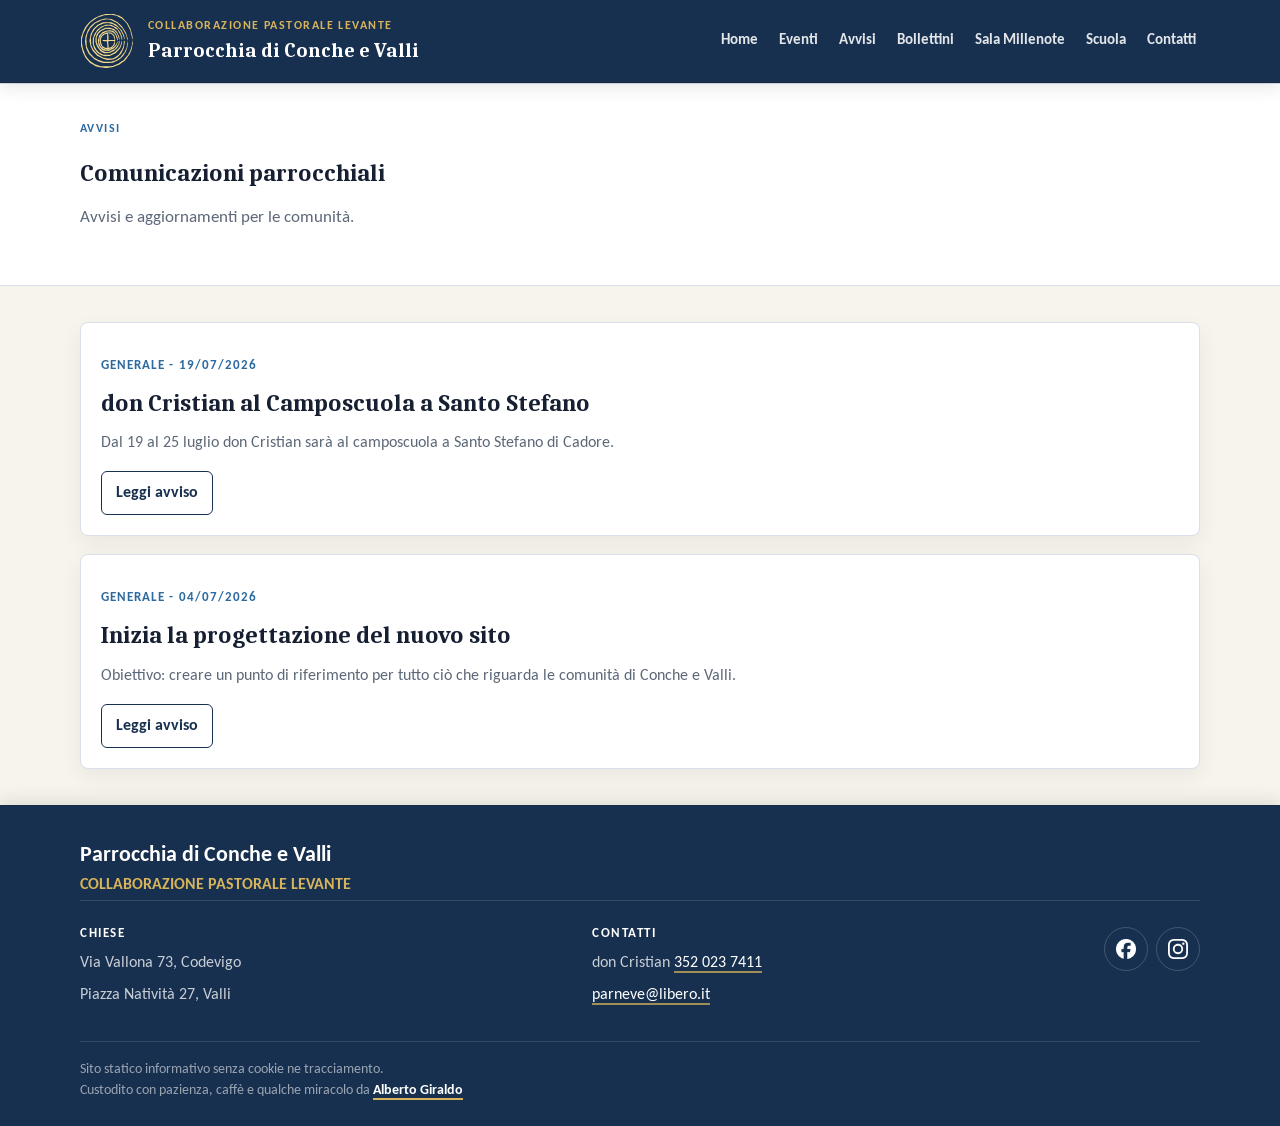
==== avvisi/index.html @ e57a939c "first commit" ====
<!doctype html>
<html lang="it">
  <head>
    
<meta charset="utf-8">
<meta name="viewport" content="width=device-width, initial-scale=1">
<meta name="description" content="Sito informativo della Collaborazione Pastorale Levante - Parrocchia di Conche e Valli.">
<meta name="robots" content="noindex, nofollow, noarchive, nosnippet, noimageindex">
<link rel="icon" href="/favicon.svg" type="image/svg+xml">

  
  <link rel="stylesheet" href="/css/site.min.fcf4a02980c59751d25b77373aad3ed0348a2c95fa27227634a5cfff5c919ef2.css">

<title>Comunicazioni parrocchiali | Parrocchia di Conche e Valli</title>

  </head>
  <body>
    

<header class="site-header">
  <nav class="container nav" aria-label="Navigazione principale">
    <a class="brand" href="/">
      <img src="/logo-comunita.svg" alt="">
      <span>
        <span class="brand-kicker">COLLABORAZIONE PASTORALE LEVANTE</span>
        <span class="brand-name">Parrocchia di Conche e Valli</span>
      </span>
    </a>
    <div class="nav-links">
      
        <a href="/">Home</a>
      
        <a href="/eventi/">Eventi</a>
      
        <a href="/avvisi/">Avvisi</a>
      
        <a href="/bollettini/">Bollettini</a>
      
        <a href="/sala-millenote/">Sala Millenote</a>
      
        <a href="/scuola/">Scuola</a>
      
        <a href="/contatti/">Contatti</a>
      
    </div>
    <details class="mobile-menu">
      <summary>Menu</summary>
      <div class="mobile-menu-panel">
        
          <a href="/">Home</a>
        
          <a href="/eventi/">Eventi</a>
        
          <a href="/avvisi/">Avvisi</a>
        
          <a href="/bollettini/">Bollettini</a>
        
          <a href="/sala-millenote/">Sala Millenote</a>
        
          <a href="/scuola/">Scuola</a>
        
          <a href="/contatti/">Contatti</a>
        
      </div>
    </details>
  </nav>
</header>

    <main>
      
  <section class="section white">
    <div class="container">
      <p class="eyebrow">Avvisi</p>
      <h1>Comunicazioni parrocchiali</h1>
      <p class="muted page-description">Avvisi e aggiornamenti per le comunità.</p>
    </div>
  </section>

  <section class="section">
    <div class="container grid">
      
        
        <article class="card content-card">
          <p class="meta">Generale - 19/07/2026</p>
          <h2>don Cristian al Camposcuola a Santo Stefano</h2>
          <p class="muted">Dal 19 al 25 luglio don Cristian sarà al camposcuola a Santo Stefano di Cadore.</p>
          <a class="button" href="/avvisi/2026-07-19-santo-stefano/">Leggi avviso</a>
        </article>
      
        
        <article class="card content-card">
          <p class="meta">Generale - 04/07/2026</p>
          <h2>Inizia la progettazione del nuovo sito</h2>
          <p class="muted">Obiettivo: creare un punto di riferimento per tutto ciò che riguarda le comunità di Conche e Valli.</p>
          <a class="button" href="/avvisi/2026-07-04-nuovo-sito/">Leggi avviso</a>
        </article>
      
    </div>
  </section>

    </main>
    

<footer class="site-footer">
  <div class="container footer-layout">
    <div class="footer-brand-block">
      <div>
        <p class="footer-subtitle">Parrocchia di Conche e Valli</p>
        <p class="footer-title">COLLABORAZIONE PASTORALE LEVANTE</p>
      </div>
    </div>

    <div class="footer-info-grid">
      <section>
        <h2>Chiese</h2>
        <p>Via Vallona 73, Codevigo</p>
        <p>Piazza Natività 27, Valli</p>
      </section>

      <section>
        <h2>Contatti</h2>
        <p>don Cristian <a href="tel:+393520237411">352 023 7411</a></p>
        <p><a href="mailto:parneve@libero.it">parneve@libero.it</a></p>
      </section>

      <div class="social-links" aria-label="Profili social">
        <a href="https://www.facebook.com/people/Parrocchie-di-Conche-e-Valli-di-Chioggia/61567043360938/" target="_blank" rel="noopener noreferrer" aria-label="Facebook">
          <img class="social-icon" src="/Facebook_Logo_Secondary.png" alt="">
        </a>
        <a href="https://www.instagram.com/parrochia_di_conche_e_valli/" target="_blank" rel="noopener noreferrer" aria-label="Instagram">
          <img class="social-icon" src="/Instagram_Glyph_White.svg" alt="">
        </a>
      </div>
    </div>

    <p class="footer-note">
      Sito statico informativo senza cookie ne tracciamento. </br>
      Custodito con pazienza, caffè e qualche miracolo da <a href="https://www.albertogiraldo.it" rel="me">Alberto Giraldo</a>
    </p>
  </div>
</footer>

  </body>
</html>
---- css/site.min.fcf4a02980c59751d25b77373aad3ed0348a2c95fa27227634a5cfff5c919ef2.css ----
@font-face{font-family:carlito;src:url(../fonts/Carlito-Regular.ttf)format("truetype");font-weight:400;font-style:normal;font-display:swap}@font-face{font-family:carlito;src:url(../fonts/Carlito-Bold.ttf)format("truetype");font-weight:700;font-style:normal;font-display:swap}@font-face{font-family:caladea;src:url(../fonts/Caladea-Regular.ttf)format("truetype");font-weight:400;font-style:normal;font-display:swap}@font-face{font-family:caladea;src:url(../fonts/Caladea-Bold.ttf)format("truetype");font-weight:700;font-style:normal;font-display:swap}:root{--ink:#172033;--muted:#5d6878;--navy:#18304f;--blue:#2d6a9f;--gold:#d7b45c;--paper:#f7f4ec;--surface:#ffffff;--line:#d9dfeb;--green:#49735d;--radius:8px;--shadow:0 18px 45px rgb(23 32 51 / 10%)}*{box-sizing:border-box}html{background:var(--paper);color:var(--ink);font-family:carlito,Arial,sans-serif;line-height:1.5;min-height:100%;overscroll-behavior-y:none;scroll-padding-top:92px}body{display:flex;flex-direction:column;margin:0;min-height:100dvh;overscroll-behavior-y:none}main{flex:1 0 auto}a{color:inherit}img{display:block;max-width:100%}.container{width:min(1120px,calc(100% - 32px));margin-inline:auto}.site-header{background:var(--navy);color:#fff;border-bottom:1px solid rgb(0 0 0/14%);box-shadow:0 5px 16px rgb(23 32 51/.1);position:sticky;top:0;z-index:30}.nav{min-height:82px;display:flex;align-items:center;justify-content:space-between;gap:24px}.brand{display:flex;align-items:center;gap:14px;text-decoration:none}.brand img{width:54px;height:54px}.brand-kicker{color:var(--gold);display:block;font-size:.76rem;font-weight:700;letter-spacing:.12em;text-transform:uppercase}.brand-name{display:block;font-family:caladea,Georgia,serif;font-size:1.25rem;font-weight:700}.nav-links{display:flex;flex-wrap:wrap;gap:6px 13px;justify-content:flex-end}.nav-links a{border-radius:6px;color:rgb(255 255 255/88%);font-weight:700;font-size:.95rem;padding:8px 4px;position:relative;text-decoration:none;transition:color 160ms ease}.nav-links a::after{background:var(--gold);border-radius:999px;bottom:3px;content:"";height:2px;left:4px;position:absolute;right:4px;transform:scaleX(0);transform-origin:center;transition:transform 180ms ease}.nav-links a:hover,.nav-links a:focus-visible{color:var(--gold)}.nav-links a:hover::after,.nav-links a:focus-visible::after{transform:scaleX(1)}.mobile-menu{display:none}.mobile-menu summary{border:1px solid rgb(255 255 255/24%);border-radius:6px;color:#fff;cursor:pointer;font-weight:700;list-style:none;padding:8px 12px;transition:border-color 160ms ease,color 160ms ease,background 160ms ease}.mobile-menu summary:hover,.mobile-menu summary:focus-visible{background:rgb(215 180 92/.1);border-color:var(--gold);color:var(--gold)}.mobile-menu summary::-webkit-details-marker{display:none}.mobile-menu summary::after{content:"▾";margin-left:8px}.mobile-menu[open] summary::after{content:"▴"}.mobile-menu-panel{background:#10243d;border:1px solid rgb(255 255 255/14%);border-radius:var(--radius);box-shadow:var(--shadow);display:grid;gap:4px;margin-top:10px;min-width:220px;padding:8px;position:absolute;right:16px;z-index:40}.mobile-menu-panel a{border-radius:6px;color:rgb(255 255 255/88%);font-weight:700;padding:10px 12px;text-decoration:none;transition:background 160ms ease,color 160ms ease,transform 160ms ease}.mobile-menu-panel a:hover,.mobile-menu-panel a:focus-visible{background:rgb(215 180 92/12%);color:var(--gold);transform:translateX(3px)}.showcase{background:#111;color:#fff;min-height:58svh;overflow:hidden;position:relative}.showcase-stage{min-height:58svh;position:relative}.showcase-slide{inset:0;min-height:58svh;opacity:0;overflow:hidden;pointer-events:none;position:absolute;transition:opacity 1200ms ease-in-out;z-index:1}.showcase-slide:first-child{opacity:1;pointer-events:auto;z-index:2}.showcase-slide img{height:100%;inset:0;object-fit:cover;pointer-events:none;position:absolute;user-select:none;width:100%;z-index:0}.showcase-stage:has(.showcase-slide:target) .showcase-slide{opacity:0;pointer-events:none;z-index:1}.showcase-stage:has(.showcase-slide:target) .showcase-slide:target{opacity:1;pointer-events:auto;z-index:3}.showcase-overlay{background:linear-gradient(90deg,rgb(0 0 0/52%),rgb(0 0 0/18%) 52%,rgb(0 0 0/3%)),linear-gradient(0deg,rgb(0 0 0/18%),transparent 46%);inset:0;pointer-events:none;position:absolute;z-index:1}.showcase-content{align-items:end;display:flex;min-height:58svh;padding-block:96px 58px;position:relative;z-index:2}.showcase-copy{max-width:700px}.showcase-eyebrow{color:var(--gold);font-size:.86rem;font-weight:700;letter-spacing:.16em;margin:0 0 14px;text-transform:uppercase}.showcase h1{font-family:caladea,Georgia,serif;font-size:clamp(2.4rem,6vw,4.6rem);line-height:1;margin:0}.showcase p{color:rgb(255 255 255/.8);font-size:1.13rem;max-width:660px}.showcase-actions{display:flex;flex-wrap:wrap;gap:10px;margin-top:24px}.showcase-arrow{align-items:center;background:rgb(24 48 79/54%);border:1px solid rgb(255 255 255/35%);border-radius:999px;color:#fff;display:flex;font-size:2rem;height:44px;justify-content:center;line-height:1;position:absolute;text-decoration:none;top:50%;transform:translateY(-50%);transition:background 180ms ease,border-color 180ms ease,color 180ms ease,box-shadow 180ms ease,transform 180ms ease;width:44px;z-index:3}.showcase-arrow:hover{background:var(--gold);border-color:var(--gold);box-shadow:0 10px 24px rgb(0 0 0/.2);color:var(--navy);transform:translateY(-50%)scale(1.04)}.showcase-arrow.previous{left:14px}.showcase-arrow.next{right:14px}.showcase-dots{bottom:18px;display:flex;gap:9px;left:50%;position:absolute;transform:translateX(-50%);z-index:4}.showcase-dots a{background:rgb(255 255 255/52%);border-radius:999px;height:10px;width:10px}.showcase-dots a:hover,.showcase-dots a:focus{background:#fff;outline:2px solid var(--gold);outline-offset:3px}@media(prefers-reduced-motion:reduce){html{scroll-behavior:auto}*,*::before,*::after{animation-duration:.01ms!important;animation-iteration-count:1!important;scroll-behavior:auto!important;transition-duration:.01ms!important}}.button{align-items:center;background:0 0;border:1px solid var(--navy);border-radius:6px;color:var(--navy);display:inline-flex;font-weight:700;min-height:42px;padding:9px 14px;text-decoration:none;transition:background 160ms ease,border-color 160ms ease,color 160ms ease}.button.secondary{background:0 0;color:#fff;border-color:rgb(255 255 255/38%)}.button:hover,.button:focus-visible{background:var(--navy);border-color:var(--navy);color:#fff}.button.secondary:hover,.button.secondary:focus-visible{background:var(--gold);border-color:var(--gold);color:var(--navy)}.showcase .button{background:var(--gold);border-color:var(--gold);color:var(--navy)}.showcase .button:hover,.showcase .button:focus-visible{background:#101826;border-color:var(--gold);color:var(--gold)}.section{padding-block:36px}.quick-links-section{background:var(--paper);padding-block:26px}.quick-link-grid{display:grid;gap:14px;grid-template-columns:repeat(6,minmax(0,1fr))}.quick-link{align-items:center;aspect-ratio:1/1;background:#fff;border:1px solid var(--line);border-radius:var(--radius);box-shadow:0 8px 22px rgb(23 32 51/6%);color:var(--navy);display:flex;flex-direction:column;font-weight:700;gap:12px;justify-content:center;min-height:120px;padding:14px;text-align:center;text-decoration:none;transition:background 160ms ease,border-color 160ms ease,color 160ms ease,transform 160ms ease}.quick-link:hover,.quick-link:focus-visible{background:var(--navy);border-color:var(--navy);color:#fff}.quick-link-icon{align-items:center;background-color:#f4efe2;border:1px solid rgb(215 180 92/48%);border-radius:999px;color:var(--blue);display:inline-flex;height:46px;justify-content:center;transition:border-color 160ms ease,color 160ms ease;width:46px}.quick-link:hover .quick-link-icon,.quick-link:focus-visible .quick-link-icon{background-color:#f4efe2;border-color:var(--gold);color:var(--navy)}.quick-link-icon svg{fill:none;height:24px;stroke:currentColor;stroke-linecap:round;stroke-linejoin:round;stroke-width:1.8;width:24px}.section.white{background:#fff;border-block:1px solid var(--line)}.section-heading{border-bottom:1px solid var(--line);display:flex;justify-content:space-between;gap:20px;align-items:end;margin-bottom:22px;padding-bottom:14px}.eyebrow{color:var(--blue);font-size:.78rem;font-weight:700;letter-spacing:.12em;margin:0 0 4px;text-transform:uppercase}h1,h2,h3{font-family:caladea,Georgia,serif;line-height:1.12}h2{font-size:clamp(1.8rem,4vw,2.55rem);margin:0}.grid{display:grid;gap:18px}.grid.two{grid-template-columns:repeat(2,minmax(0,1fr))}.grid.sidebar{grid-template-columns:minmax(0,1fr)340px;align-items:start}.card{background:var(--surface);border:1px solid var(--line);border-radius:var(--radius);padding:20px;box-shadow:0 8px 22px rgb(23 32 51/6%)}.card h3{font-size:1.45rem;margin:6px 0 8px}.event-teaser+.event-teaser{border-top:1px solid var(--line);margin-top:18px;padding-top:18px}.content-card{align-content:start}.content-card h2{font-size:1.5rem;margin:6px 0 8px}.bulletin-card{min-height:0}.bulletin-card h2{font-size:clamp(2rem,4vw,2.8rem);margin:8px 0 24px}.bulletin-card-button{align-self:flex-start}.muted{color:var(--muted)}.meta{color:var(--blue);font-size:.82rem;font-weight:700;letter-spacing:.08em;text-transform:uppercase}.schedule{border:1px solid var(--line);border-radius:var(--radius);overflow:hidden}.schedule-header,.schedule-row{display:grid;grid-template-columns:minmax(120px,.72fr)repeat(2,minmax(0,1fr))}.schedule-header{background:var(--navy);color:#fff;font-size:.82rem;font-weight:700;letter-spacing:.1em;text-align:center;text-transform:uppercase}.schedule-header div,.schedule-cell,.schedule-date{padding:13px 15px}.schedule-row{background:#fff;border-top:1px solid var(--line)}.schedule-row:nth-child(odd){background:#fbfcfe}.schedule-date{background:#f4efe2;font-weight:700}.schedule-day-number{display:none}.schedule-feast{color:var(--muted);display:block;font-size:.84rem;font-weight:700;margin-top:3px}.schedule-cell{border-left:1px solid var(--line)}.schedule-cell ul{list-style:none;margin:0;padding:0}.schedule-cell li+li{margin-top:8px}.site-footer{background:var(--navy);border-top:1px solid rgb(0 0 0/.1);box-shadow:0 -5px 16px rgb(23 32 51/.1);color:rgb(255 255 255/76%);padding-block:34px 24px}.site-footer strong{color:#fff}.footer-layout{display:grid;gap:26px}.footer-title{color:var(--gold);font-weight:700;margin:0 0 3px}.footer-subtitle{color:#fff;font-size:1.35rem;font-weight:700;margin:0}.footer-brand-block{border-bottom:1px solid rgb(255 255 255/12%)}.footer-muted{color:rgb(255 255 255/58%);margin:0}.footer-info-grid{align-items:start;display:grid;gap:22px;grid-template-columns:minmax(0,1fr)minmax(0,1fr)auto;user-select:text;-webkit-user-select:text}.footer-info-grid h2{color:#fff;font-family:carlito,Arial,sans-serif;font-size:.82rem;letter-spacing:.12em;margin:0 0 10px;text-transform:uppercase}.footer-info-grid p{margin:0 0 8px}.footer-info-grid a{color:#fff;text-decoration-color:rgb(215 180 92/72%);text-decoration-thickness:2px;text-underline-offset:4px}.social-links{display:flex;flex-wrap:wrap;gap:8px;justify-content:flex-end;margin-top:0}.social-links a,.social-circle{align-items:center;border:1px solid rgb(255 255 255/18%);border-radius:999px;color:#fff;display:inline-flex;height:44px;justify-content:center;padding:0;text-decoration:none;transition:border-color 160ms ease,color 160ms ease,transform 160ms ease,background 160ms ease;width:44px}.social-links a:hover,.social-links a:focus-visible{background:rgb(215 180 92/.1);border-color:var(--gold);color:var(--gold);transform:translateY(-2px)}.social-circle{background:var(--navy);border-color:var(--navy)}.social-icon{height:20px;object-fit:contain;width:20px}.footer-note{border-top:1px solid rgb(255 255 255/12%);color:rgb(255 255 255/56%);font-size:.86rem;margin:0;padding-top:18px}.footer-note a{color:#fff;font-weight:700;text-decoration-color:var(--gold);text-decoration-thickness:2px;text-underline-offset:4px;transition:color 160ms ease}.footer-note a:hover,.footer-note a:focus-visible{color:var(--gold)}.prose{background:#fff;border:1px solid var(--line);border-radius:var(--radius);padding:24px}.page-top-image{aspect-ratio:16/7;border-radius:var(--radius);box-shadow:var(--shadow);margin-bottom:24px;object-fit:cover;width:100%}.page-description{font-size:1.08rem;margin-top:10px;max-width:720px}.page-prose{font-size:1.06rem;line-height:1.7;user-select:text;-webkit-user-select:text}.page-prose::after{clear:both;content:"";display:block}.page-prose p:has(>.prose-image-link:only-child){margin:0}.page-prose .prose-image-link{border-radius:var(--radius);color:inherit;display:block;float:right;line-height:0;margin:0 0 18px 26px;max-width:min(380px,44%);text-decoration:none}.page-prose .prose-image-link img{border:1px solid var(--line);border-radius:inherit;box-shadow:var(--shadow);display:block;max-width:100%;width:100%}.page-prose .prose-image-link:hover img,.page-prose .prose-image-link:focus-visible img{outline:3px solid var(--gold);outline-offset:4px}.contact-sections{display:grid;gap:28px}.contact-section{border-top:1px solid var(--line);display:grid;gap:24px;grid-template-columns:minmax(220px,.34fr)minmax(0,1fr);padding-top:24px}.contact-section h2{font-size:clamp(1.65rem,3vw,2.15rem);margin:6px 0 0}.contact-detail-grid{display:grid;gap:18px 26px;grid-template-columns:repeat(2,minmax(0,1fr));user-select:text;-webkit-user-select:text}.contact-detail-grid p{margin:0}.contact-detail-grid a{color:var(--navy);text-decoration-color:var(--gold);text-decoration-thickness:2px;text-underline-offset:4px}.contact-social{justify-content:flex-start}.contact-social a{background:var(--navy);border-color:var(--navy)}@media(max-width:760px){html{scroll-padding-top:148px}.nav,.grid.two,.grid.sidebar{grid-template-columns:1fr}.nav{align-items:center;flex-direction:row;min-height:76px;padding-block:12px;position:relative}.brand{max-width:calc(100% - 96px)}.brand img{height:44px;width:44px}.brand-kicker{font-size:.62rem}.brand-name{font-size:1rem}.nav-links{display:none}.mobile-menu{display:block;margin-left:auto}.showcase,.showcase-stage,.showcase-slide,.showcase-content{min-height:68svh}.showcase-stage{display:flex;overflow-x:auto;overscroll-behavior-x:contain;scroll-behavior:smooth;scroll-snap-type:x mandatory;scrollbar-width:none}.showcase-stage::-webkit-scrollbar{display:none;width:0}.showcase-slide,.showcase-stage:has(.showcase-slide:target) .showcase-slide{flex:0 0 100%;inset:auto;opacity:1;pointer-events:auto;position:relative;scroll-snap-align:start;scroll-snap-stop:always;transition:none;z-index:1}.showcase-stage:has(.showcase-slide:target) .showcase-slide:target{z-index:1}.showcase-content{padding-block:84px 62px}.showcase-arrow{display:none}.showcase-overlay{background:linear-gradient(180deg,rgb(0 0 0/16%),rgb(0 0 0/68%))}.page-top-image{aspect-ratio:4/3}.quick-link-grid{gap:8px;grid-template-columns:repeat(3,minmax(0,1fr))}.quick-link{font-size:.82rem;gap:7px;min-height:0;padding:8px}.quick-link-icon{height:38px;width:38px}.quick-link-icon svg{height:20px;width:20px}.footer-brand-block,.footer-info-grid{grid-template-columns:1fr}.contact-section,.contact-detail-grid{grid-template-columns:1fr}.page-prose .prose-image-link{float:none;margin:10px 0 18px;max-width:100%;width:100%}.footer-info-grid{gap:16px}.social-links{justify-content:flex-start}.schedule{font-size:.82rem;overflow-x:auto}.schedule-header,.schedule-row{grid-template-columns:3.2rem minmax(0,1fr)minmax(0,1fr)}.schedule-header{display:grid;font-size:.68rem;letter-spacing:.04em}.schedule-header div,.schedule-cell,.schedule-date{padding:8px 6px}.schedule-date{align-items:center;display:flex;justify-content:center;min-width:0}.schedule-day-label,.schedule-feast{display:none}.schedule-day-number{display:inline;font-size:.94rem}.schedule-cell{border-left:1px solid var(--line);border-top:0;line-height:1.25;min-width:0;overflow-wrap:anywhere}.schedule-cell li+li{margin-top:6px}}
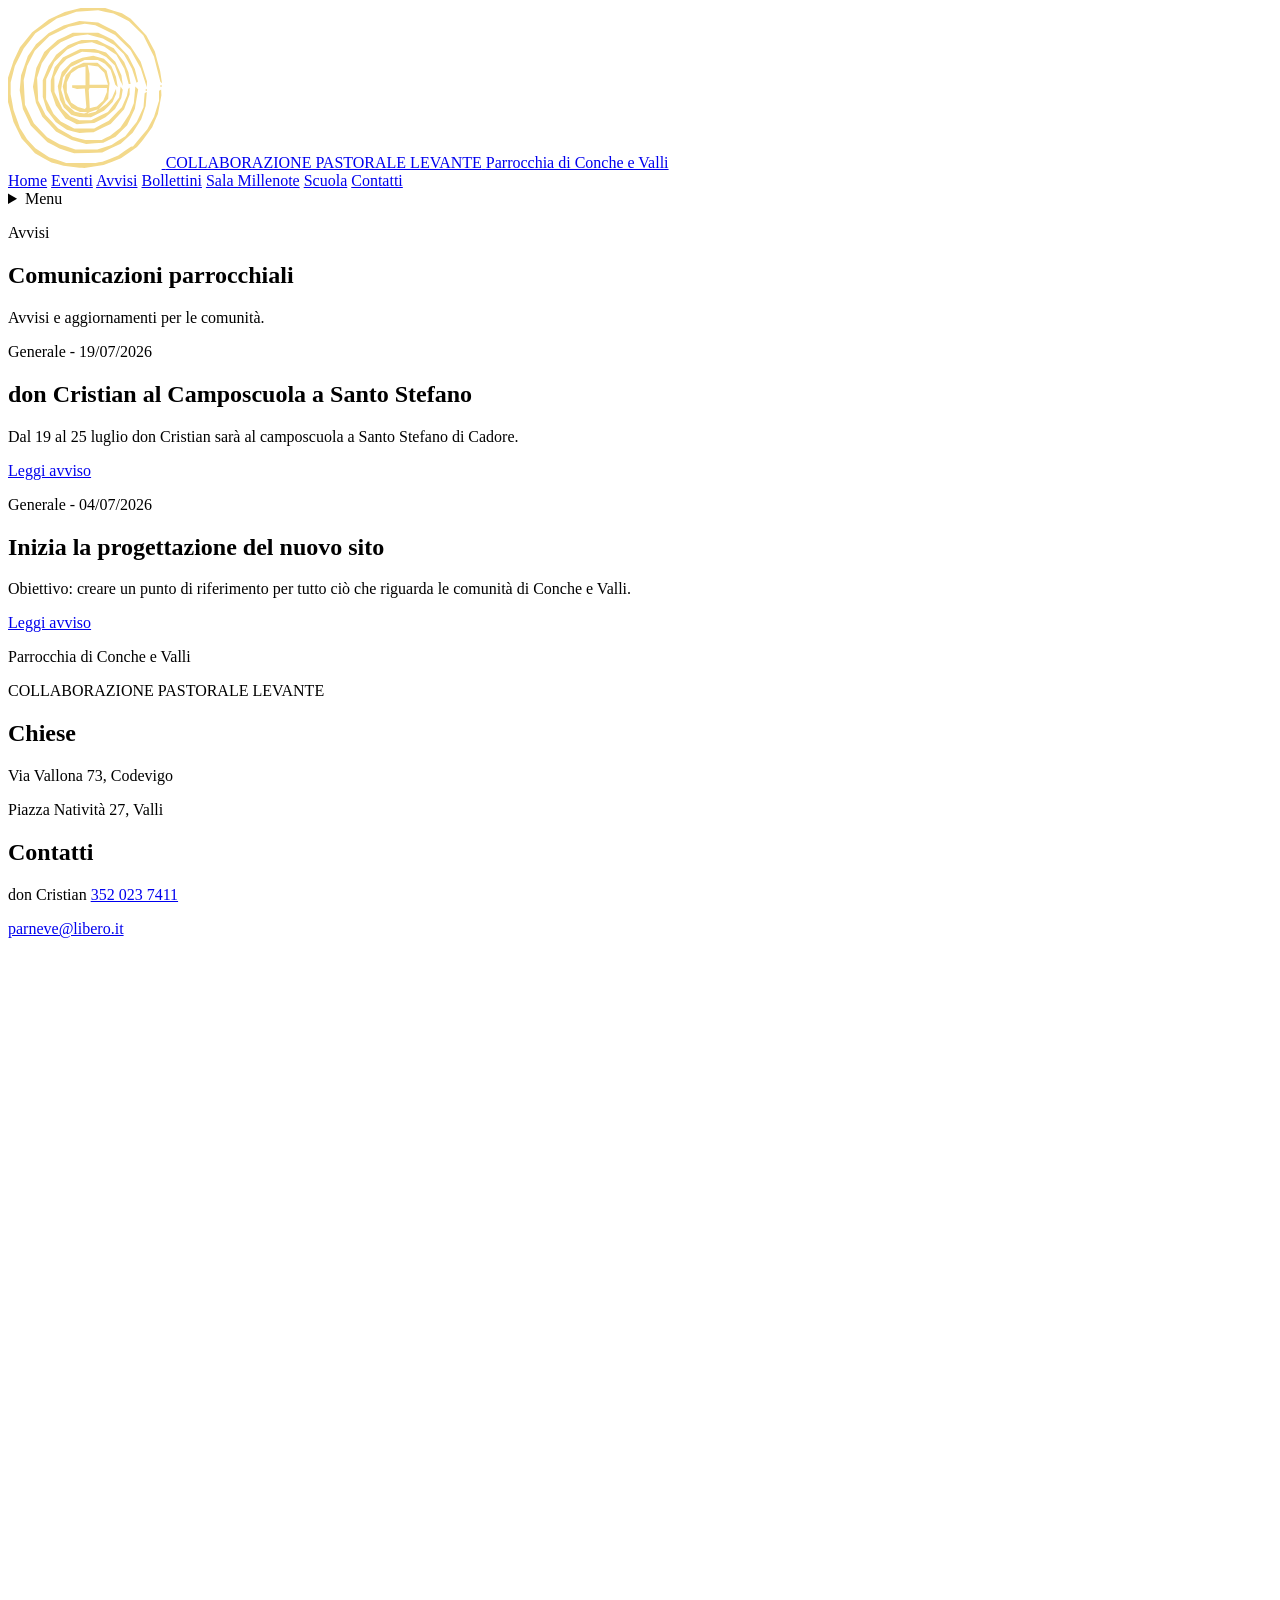
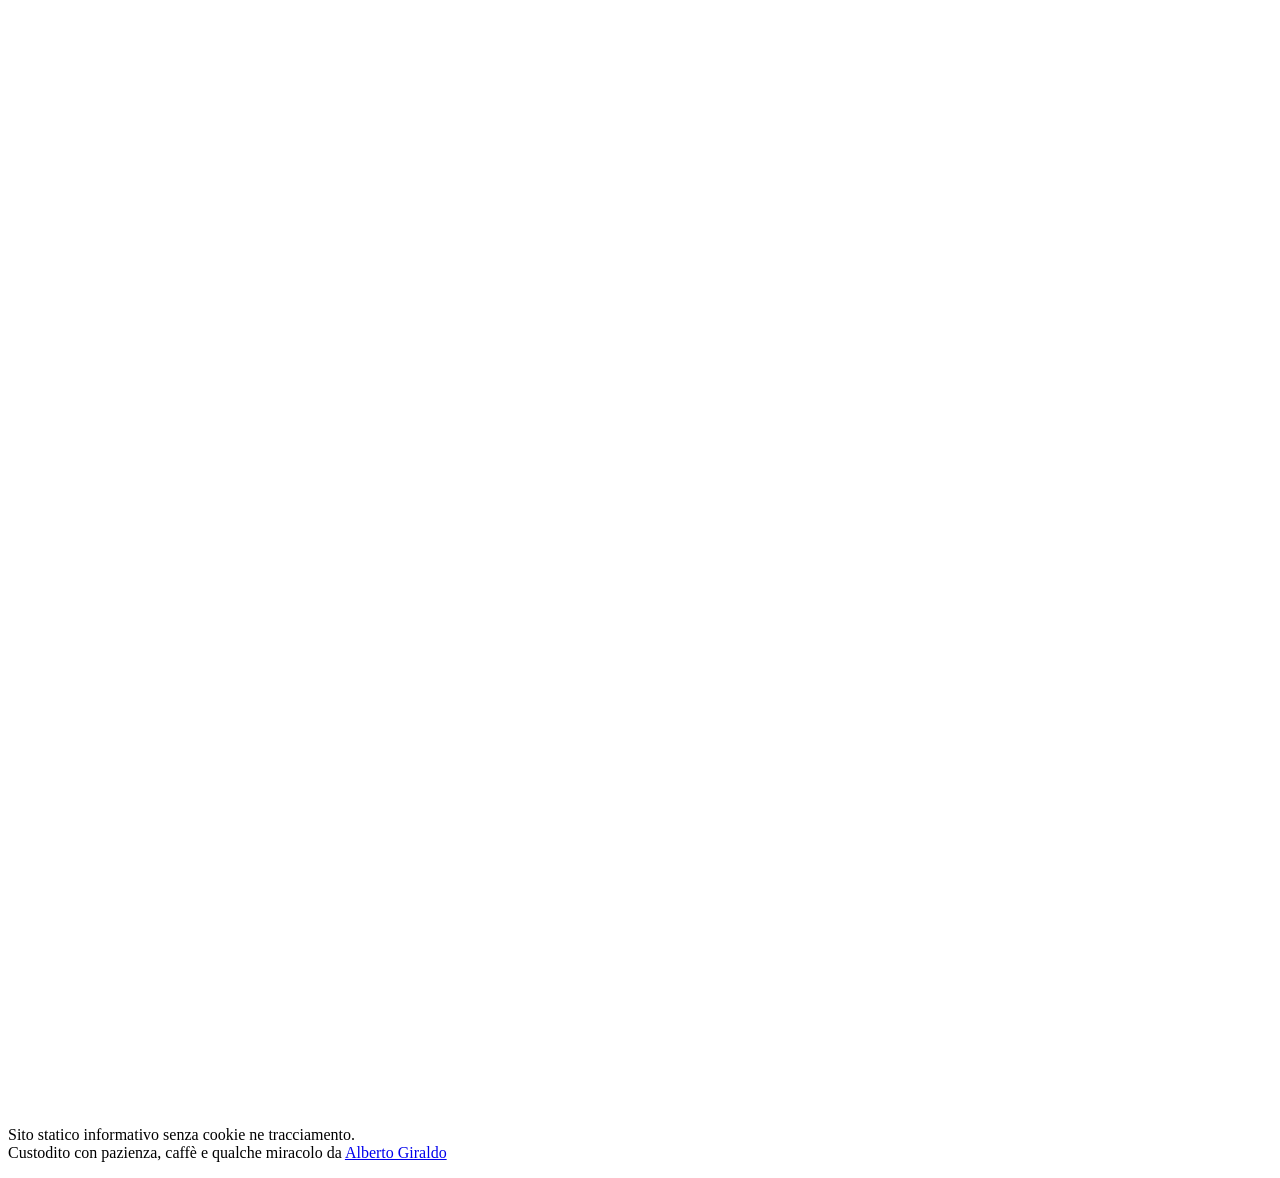
==== commit 399f04e0: "little fix, let's see" ====
--- a/avvisi/index.html
+++ b/avvisi/index.html
@@ -9,7 +9,7 @@
 <link rel="icon" href="/favicon.svg" type="image/svg+xml">
 
   
-  <link rel="stylesheet" href="/css/site.min.fcf4a02980c59751d25b77373aad3ed0348a2c95fa27227634a5cfff5c919ef2.css">
+  <link rel="stylesheet" href="/css/site.min.5e7672273eb38600b8ab0d902ea210d631725eec07086b9ea4c249017212a31e.css">
 
 <title>Comunicazioni parrocchiali | Parrocchia di Conche e Valli</title>
 
@@ -44,7 +44,10 @@
       
     </div>
     <details class="mobile-menu">
-      <summary>Menu</summary>
+      <summary aria-label="Apri menu">
+        <span class="mobile-menu-icon" aria-hidden="true"></span>
+        <span class="sr-only">Menu</span>
+      </summary>
       <div class="mobile-menu-panel">
         
           <a href="/">Home</a>
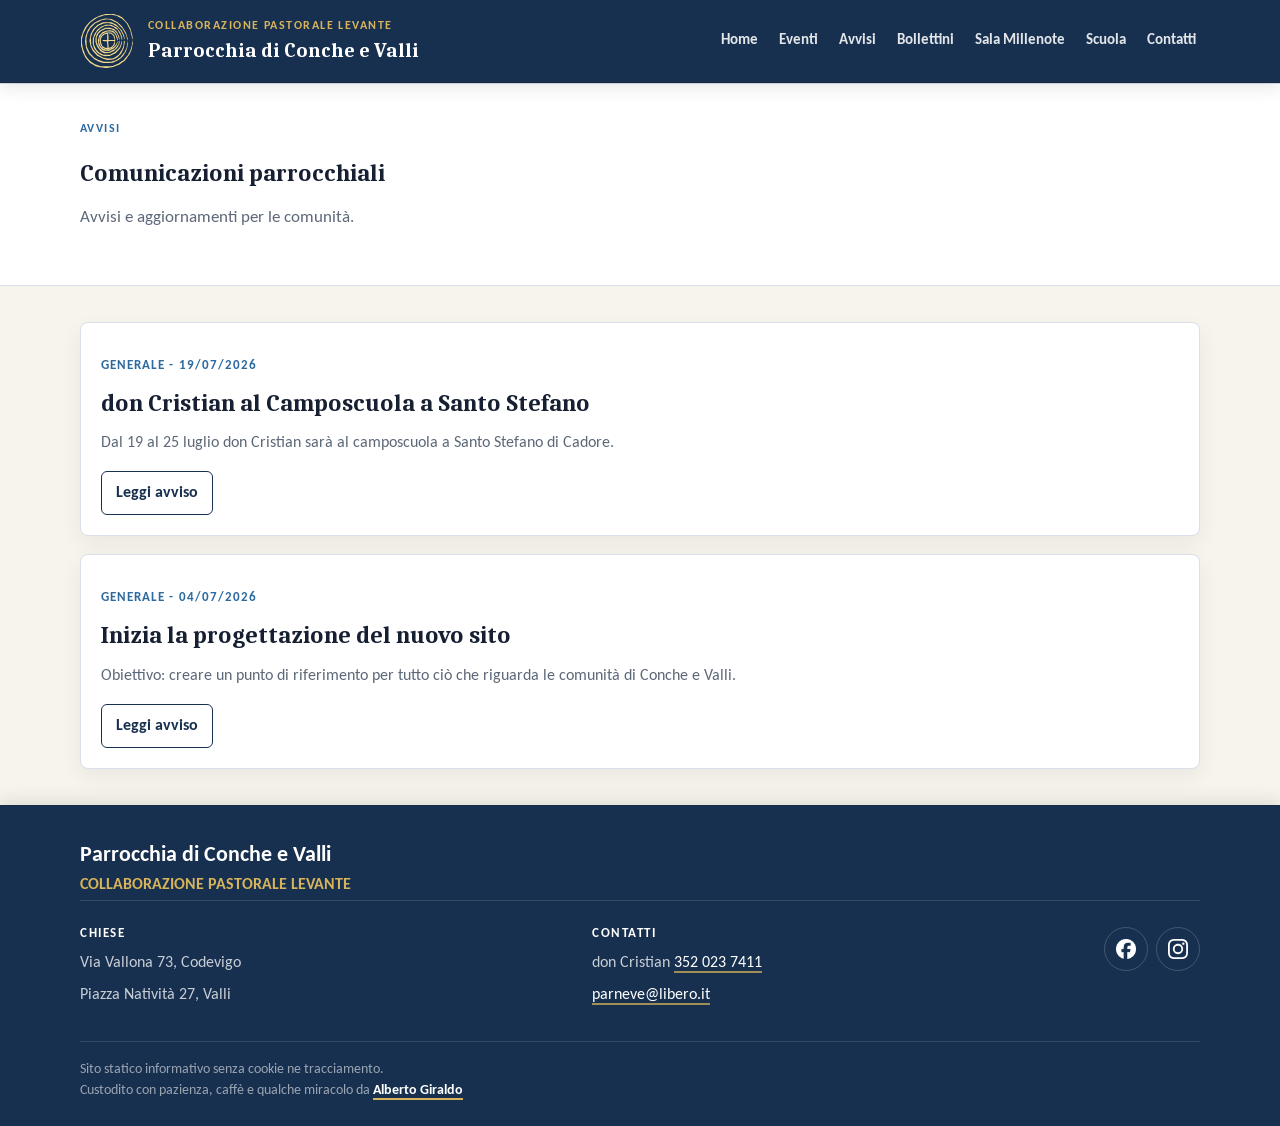
==== commit 133c074b: "lets_see" ====
--- a/avvisi/index.html
+++ b/avvisi/index.html
@@ -9,7 +9,7 @@
 <link rel="icon" href="/favicon.svg" type="image/svg+xml">
 
   
-  <link rel="stylesheet" href="/css/site.min.5e7672273eb38600b8ab0d902ea210d631725eec07086b9ea4c249017212a31e.css">
+  <link rel="stylesheet" href="/css/site.min.b39ead1d13e946e91abf2f202764fef7ed8f2df4d64d80c40a97391b44442881.css">
 
 <title>Comunicazioni parrocchiali | Parrocchia di Conche e Valli</title>
 
--- a/css/site.min.b39ead1d13e946e91abf2f202764fef7ed8f2df4d64d80c40a97391b44442881.css
+++ b/css/site.min.b39ead1d13e946e91abf2f202764fef7ed8f2df4d64d80c40a97391b44442881.css
@@ -0,0 +1 @@
+@font-face{font-family:carlito;src:url(../fonts/Carlito-Regular.ttf)format("truetype");font-weight:400;font-style:normal;font-display:swap}@font-face{font-family:carlito;src:url(../fonts/Carlito-Bold.ttf)format("truetype");font-weight:700;font-style:normal;font-display:swap}@font-face{font-family:caladea;src:url(../fonts/Caladea-Regular.ttf)format("truetype");font-weight:400;font-style:normal;font-display:swap}@font-face{font-family:caladea;src:url(../fonts/Caladea-Bold.ttf)format("truetype");font-weight:700;font-style:normal;font-display:swap}:root{--ink:#172033;--muted:#5d6878;--navy:#18304f;--blue:#2d6a9f;--gold:#d7b45c;--paper:#f7f4ec;--surface:#ffffff;--line:#d9dfeb;--green:#49735d;--radius:8px;--shadow:0 18px 45px rgb(23 32 51 / 10%)}*{box-sizing:border-box}html{background:var(--paper);color:var(--ink);font-family:carlito,Arial,sans-serif;line-height:1.5;min-height:100%;overscroll-behavior-y:none;overflow-x:clip;scroll-padding-top:92px;scrollbar-width:none}html::-webkit-scrollbar,body::-webkit-scrollbar{display:none;height:0;width:0}body{display:flex;flex-direction:column;margin:0;min-height:100dvh;overscroll-behavior-y:none;overflow-x:clip}main{flex:1 0 auto}a{color:inherit}img{display:block;max-width:100%}.container{width:min(1120px,calc(100% - 32px));margin-inline:auto}.site-header{background:var(--navy);color:#fff;border-bottom:1px solid rgb(0 0 0/14%);box-shadow:0 5px 16px rgb(23 32 51/.1);position:sticky;top:0;z-index:30}.nav{min-height:82px;display:flex;align-items:center;justify-content:space-between;gap:24px}.brand{display:flex;align-items:center;gap:14px;min-width:0;text-decoration:none}.brand>span{min-width:0}.brand img{width:54px;height:54px}.brand-kicker{color:var(--gold);display:block;font-size:.76rem;font-weight:700;letter-spacing:.12em;text-transform:uppercase}.brand-name{display:block;font-family:caladea,Georgia,serif;font-size:1.25rem;font-weight:700}.nav-links{display:flex;flex-wrap:wrap;gap:6px 13px;justify-content:flex-end}.nav-links a{border-radius:6px;color:rgb(255 255 255/88%);font-weight:700;font-size:.95rem;padding:8px 4px;position:relative;text-decoration:none;transition:color 160ms ease}.nav-links a::after{background:var(--gold);border-radius:999px;bottom:3px;content:"";height:2px;left:4px;position:absolute;right:4px;transform:scaleX(0);transform-origin:center;transition:transform 180ms ease}.nav-links a:hover,.nav-links a:focus-visible{color:var(--gold)}.nav-links a:hover::after,.nav-links a:focus-visible::after{transform:scaleX(1)}.mobile-menu{display:none}.mobile-menu summary{align-items:center;border:1px solid rgb(255 255 255/24%);border-radius:6px;color:#fff;cursor:pointer;display:flex;font-weight:700;height:42px;justify-content:center;list-style:none;padding:0;transition:border-color 160ms ease,color 160ms ease,background 160ms ease;width:42px}.mobile-menu summary:hover,.mobile-menu summary:focus-visible{background:rgb(215 180 92/.1);border-color:var(--gold);color:var(--gold)}.mobile-menu summary::-webkit-details-marker{display:none}.mobile-menu summary::after{display:none}.mobile-menu-icon,.mobile-menu-icon::before,.mobile-menu-icon::after{background:currentColor;border-radius:999px;content:"";display:block;height:2px;transition:transform 160ms ease,opacity 160ms ease;width:18px}.mobile-menu-icon{position:relative}.mobile-menu-icon::before,.mobile-menu-icon::after{left:0;position:absolute}.mobile-menu-icon::before{top:-6px}.mobile-menu-icon::after{top:6px}.mobile-menu[open] .mobile-menu-icon{background:0 0}.mobile-menu[open] .mobile-menu-icon::before{transform:translateY(6px)rotate(45deg)}.mobile-menu[open] .mobile-menu-icon::after{transform:translateY(-6px)rotate(-45deg)}.sr-only{border:0;clip:rect(0 0 0 0);clip-path:inset(50%);height:1px;margin:-1px;overflow:hidden;padding:0;position:absolute;white-space:nowrap;width:1px}.mobile-menu-panel{background:#10243d;border:1px solid rgb(255 255 255/14%);border-radius:var(--radius);box-shadow:var(--shadow);display:grid;gap:4px;margin-top:10px;min-width:220px;padding:8px;position:absolute;right:16px;z-index:40}.mobile-menu-panel a{border-radius:6px;color:rgb(255 255 255/88%);font-weight:700;padding:10px 12px;text-decoration:none;transition:background 160ms ease,color 160ms ease,transform 160ms ease}.mobile-menu-panel a:hover,.mobile-menu-panel a:focus-visible{background:rgb(215 180 92/12%);color:var(--gold);transform:translateX(3px)}.showcase{background:#111;color:#fff;min-height:58svh;overflow:hidden;position:relative}.showcase-stage{min-height:58svh;position:relative}.showcase-slide{inset:0;min-height:58svh;opacity:0;overflow:hidden;pointer-events:none;position:absolute;transition:opacity 1200ms ease-in-out;z-index:1}.showcase-slide:first-child{opacity:1;pointer-events:auto;z-index:2}.showcase-slide img{height:100%;inset:0;object-fit:cover;pointer-events:none;position:absolute;user-select:none;width:100%;z-index:0}.showcase-stage:has(.showcase-slide:target) .showcase-slide{opacity:0;pointer-events:none;z-index:1}.showcase-stage:has(.showcase-slide:target) .showcase-slide:target{opacity:1;pointer-events:auto;z-index:3}.showcase-overlay{background:linear-gradient(90deg,rgb(0 0 0/52%),rgb(0 0 0/18%) 52%,rgb(0 0 0/3%)),linear-gradient(0deg,rgb(0 0 0/18%),transparent 46%);inset:0;pointer-events:none;position:absolute;z-index:1}.showcase-content{align-items:end;display:flex;min-height:58svh;padding-block:96px 58px;position:relative;z-index:2}.showcase-copy{max-width:700px}.showcase-eyebrow{color:var(--gold);font-size:.86rem;font-weight:700;letter-spacing:.16em;margin:0 0 14px;text-transform:uppercase}.showcase h1{font-family:caladea,Georgia,serif;font-size:clamp(2.4rem,6vw,4.6rem);line-height:1;margin:0}.showcase p{color:rgb(255 255 255/.8);font-size:1.13rem;max-width:660px}.showcase-actions{display:flex;flex-wrap:wrap;gap:10px;margin-top:24px}.showcase-arrow{align-items:center;background:rgb(24 48 79/54%);border:1px solid rgb(255 255 255/35%);border-radius:999px;color:#fff;display:flex;font-size:2rem;height:44px;justify-content:center;line-height:1;position:absolute;text-decoration:none;top:50%;transform:translateY(-50%);transition:background 180ms ease,border-color 180ms ease,color 180ms ease,box-shadow 180ms ease,transform 180ms ease;width:44px;z-index:3}.showcase-arrow:hover{background:var(--gold);border-color:var(--gold);box-shadow:0 10px 24px rgb(0 0 0/.2);color:var(--navy);transform:translateY(-50%)scale(1.04)}.showcase-arrow.previous{left:14px}.showcase-arrow.next{right:14px}.showcase-dots{bottom:18px;display:flex;gap:9px;left:50%;position:absolute;transform:translateX(-50%);z-index:4}.showcase-dots a{background:rgb(255 255 255/52%);border-radius:999px;height:10px;width:10px}.showcase-dots a:hover,.showcase-dots a:focus{background:#fff;outline:2px solid var(--gold);outline-offset:3px}@media(prefers-reduced-motion:reduce){html{scroll-behavior:auto}*,*::before,*::after{animation-duration:.01ms!important;animation-iteration-count:1!important;scroll-behavior:auto!important;transition-duration:.01ms!important}}.button{align-items:center;background:0 0;border:1px solid var(--navy);border-radius:6px;color:var(--navy);display:inline-flex;font-weight:700;min-height:42px;padding:9px 14px;text-decoration:none;transition:background 160ms ease,border-color 160ms ease,color 160ms ease}.button.secondary{background:0 0;color:#fff;border-color:rgb(255 255 255/38%)}.button:hover,.button:focus-visible{background:var(--navy);border-color:var(--navy);color:#fff}.button.secondary:hover,.button.secondary:focus-visible{background:var(--gold);border-color:var(--gold);color:var(--navy)}.showcase .button{background:var(--gold);border-color:var(--gold);color:var(--navy)}.showcase .button:hover,.showcase .button:focus-visible{background:#101826;border-color:var(--gold);color:var(--gold)}.section{padding-block:36px}.quick-links-section{background:var(--paper);padding-block:26px}.quick-link-grid{display:grid;gap:14px;grid-template-columns:repeat(6,minmax(0,1fr))}.quick-link{align-items:center;aspect-ratio:1/1;background:#fff;border:1px solid var(--line);border-radius:var(--radius);box-shadow:0 8px 22px rgb(23 32 51/6%);color:var(--navy);display:flex;flex-direction:column;font-weight:700;gap:12px;justify-content:center;min-height:120px;padding:14px;text-align:center;text-decoration:none;transition:background 160ms ease,border-color 160ms ease,color 160ms ease,transform 160ms ease}.quick-link:hover,.quick-link:focus-visible{background:var(--navy);border-color:var(--navy);color:#fff}.quick-link-icon{align-items:center;background-color:#f4efe2;border:1px solid rgb(215 180 92/48%);border-radius:999px;color:var(--blue);display:inline-flex;height:46px;justify-content:center;transition:border-color 160ms ease,color 160ms ease;width:46px}.quick-link:hover .quick-link-icon,.quick-link:focus-visible .quick-link-icon{background-color:#f4efe2;border-color:var(--gold);color:var(--navy)}.quick-link-icon svg{fill:none;height:24px;stroke:currentColor;stroke-linecap:round;stroke-linejoin:round;stroke-width:1.8;width:24px}.section.white{background:#fff;border-block:1px solid var(--line)}.section-heading{border-bottom:1px solid var(--line);display:flex;justify-content:space-between;gap:20px;align-items:end;margin-bottom:22px;padding-bottom:14px}.eyebrow{color:var(--blue);font-size:.78rem;font-weight:700;letter-spacing:.12em;margin:0 0 4px;text-transform:uppercase}h1,h2,h3{font-family:caladea,Georgia,serif;line-height:1.12}h2{font-size:clamp(1.8rem,4vw,2.55rem);margin:0}.grid{display:grid;gap:18px}.grid.two{grid-template-columns:repeat(2,minmax(0,1fr))}.grid.sidebar{grid-template-columns:minmax(0,1fr)340px;align-items:start}.card{background:var(--surface);border:1px solid var(--line);border-radius:var(--radius);padding:20px;box-shadow:0 8px 22px rgb(23 32 51/6%)}.card h3{font-size:1.45rem;margin:6px 0 8px}.event-teaser+.event-teaser{border-top:1px solid var(--line);margin-top:18px;padding-top:18px}.content-card{align-content:start}.content-card h2{font-size:1.5rem;margin:6px 0 8px}.bulletin-card{min-height:0}.bulletin-card h2{font-size:clamp(2rem,4vw,2.8rem);margin:8px 0 24px}.bulletin-card-button{align-self:flex-start}.muted{color:var(--muted)}.meta{color:var(--blue);font-size:.82rem;font-weight:700;letter-spacing:.08em;text-transform:uppercase}.schedule{border:1px solid var(--line);border-radius:var(--radius);overflow:hidden}.schedule-header,.schedule-row{display:grid;grid-template-columns:minmax(120px,.72fr)repeat(2,minmax(0,1fr))}.schedule-header{background:var(--navy);color:#fff;font-size:.82rem;font-weight:700;letter-spacing:.1em;text-align:center;text-transform:uppercase}.schedule-header div,.schedule-cell,.schedule-date{padding:13px 15px}.schedule-row{background:#fff;border-top:1px solid var(--line)}.schedule-row:nth-child(odd){background:#fbfcfe}.schedule-date{background:#f4efe2;font-weight:700}.schedule-day-number{display:none}.schedule-day-compact{display:none}.schedule-feast{color:var(--muted);display:block;font-size:.84rem;font-weight:700;margin-top:3px}.schedule-cell{border-left:1px solid var(--line)}.schedule-cell ul{list-style:none;margin:0;padding:0}.schedule-cell li+li{margin-top:8px}.site-footer{background:var(--navy);border-top:1px solid rgb(0 0 0/.1);box-shadow:0 -5px 16px rgb(23 32 51/.1);color:rgb(255 255 255/76%);padding-block:34px 24px}.site-footer strong{color:#fff}.footer-layout{display:grid;gap:26px}.footer-title{color:var(--gold);font-weight:700;margin:0 0 3px}.footer-subtitle{color:#fff;font-size:1.35rem;font-weight:700;margin:0}.footer-brand-block{border-bottom:1px solid rgb(255 255 255/12%)}.footer-muted{color:rgb(255 255 255/58%);margin:0}.footer-info-grid{align-items:start;display:grid;gap:22px;grid-template-columns:minmax(0,1fr)minmax(0,1fr)auto;user-select:text;-webkit-user-select:text}.footer-info-grid h2{color:#fff;font-family:carlito,Arial,sans-serif;font-size:.82rem;letter-spacing:.12em;margin:0 0 10px;text-transform:uppercase}.footer-info-grid p{margin:0 0 8px}.footer-info-grid a{color:#fff;text-decoration-color:rgb(215 180 92/72%);text-decoration-thickness:2px;text-underline-offset:4px}.social-links{display:flex;flex-wrap:wrap;gap:8px;justify-content:flex-end;margin-top:0}.social-links a,.social-circle{align-items:center;border:1px solid rgb(255 255 255/18%);border-radius:999px;color:#fff;display:inline-flex;height:44px;justify-content:center;padding:0;text-decoration:none;transition:border-color 160ms ease,color 160ms ease,transform 160ms ease,background 160ms ease;width:44px}.social-links a:hover,.social-links a:focus-visible{background:rgb(215 180 92/.1);border-color:var(--gold);color:var(--gold);transform:translateY(-2px)}.social-circle{background:var(--navy);border-color:var(--navy)}.social-icon{height:20px;object-fit:contain;width:20px}.footer-note{border-top:1px solid rgb(255 255 255/12%);color:rgb(255 255 255/56%);font-size:.86rem;margin:0;padding-top:18px}.footer-note a{color:#fff;font-weight:700;text-decoration-color:var(--gold);text-decoration-thickness:2px;text-underline-offset:4px;transition:color 160ms ease}.footer-note a:hover,.footer-note a:focus-visible{color:var(--gold)}.prose{background:#fff;border:1px solid var(--line);border-radius:var(--radius);padding:24px}.page-top-image{aspect-ratio:16/7;border-radius:var(--radius);box-shadow:var(--shadow);margin-bottom:24px;object-fit:cover;width:100%}.page-description{font-size:1.08rem;margin-top:10px;max-width:720px}.page-prose{font-size:1.06rem;line-height:1.7;user-select:text;-webkit-user-select:text}.page-prose::after{clear:both;content:"";display:block}.page-prose p:has(>.prose-image-link:only-child){margin:0}.page-prose .prose-image-link{border-radius:var(--radius);color:inherit;display:block;float:right;line-height:0;margin:0 0 18px 26px;max-width:min(380px,44%);text-decoration:none}.page-prose .prose-image-link img{border:1px solid var(--line);border-radius:inherit;box-shadow:var(--shadow);display:block;max-width:100%;width:100%}.page-prose .prose-image-link:hover img,.page-prose .prose-image-link:focus-visible img{outline:3px solid var(--gold);outline-offset:4px}.contact-sections{display:grid;gap:28px}.contact-section{border-top:1px solid var(--line);display:grid;gap:24px;grid-template-columns:minmax(220px,.34fr)minmax(0,1fr);padding-top:24px}.contact-section h2{font-size:clamp(1.65rem,3vw,2.15rem);margin:6px 0 0}.contact-detail-grid{display:grid;gap:18px 26px;grid-template-columns:repeat(2,minmax(0,1fr));user-select:text;-webkit-user-select:text}.contact-detail-grid p{margin:0}.contact-detail-grid a{color:var(--navy);text-decoration-color:var(--gold);text-decoration-thickness:2px;text-underline-offset:4px}.contact-social{justify-content:flex-start}.contact-social a{background:var(--navy);border-color:var(--navy)}@media(max-width:760px){html{scroll-padding-top:92px}*,*::before,*::after{-ms-overflow-style:none;scrollbar-width:none}*::-webkit-scrollbar{display:none;height:0;width:0}.nav,.grid.two,.grid.sidebar{grid-template-columns:1fr}.nav{align-items:center;flex-direction:row;min-height:76px;padding-block:12px;position:relative}.brand{gap:10px;max-width:calc(100% - 58px)}.brand img{height:40px;width:40px}.brand-kicker{font-size:.54rem;letter-spacing:.06em;overflow:hidden;text-overflow:ellipsis;white-space:nowrap}.brand-name{font-size:.92rem;overflow:hidden;text-overflow:ellipsis;white-space:nowrap}.nav-links{display:none}.mobile-menu{display:block;margin-left:auto}.mobile-menu summary{height:38px;width:38px}.mobile-menu-panel{right:0}.showcase,.showcase-stage,.showcase-slide,.showcase-content{min-height:62svh}.showcase-stage{display:flex;overflow-x:auto;overscroll-behavior-x:contain;scroll-behavior:smooth;scroll-snap-type:x mandatory;scrollbar-width:none}.showcase-stage::-webkit-scrollbar{display:none;width:0}.showcase-slide,.showcase-stage:has(.showcase-slide:target) .showcase-slide{flex:0 0 100%;inset:auto;opacity:1;pointer-events:auto;position:relative;scroll-snap-align:start;scroll-snap-stop:always;transition:none;z-index:1}.showcase-stage:has(.showcase-slide:target) .showcase-slide:target{z-index:1}.showcase-content{padding-block:64px 58px}.showcase-arrow{display:none}.showcase-overlay{background:linear-gradient(180deg,rgb(0 0 0/16%),rgb(0 0 0/68%))}.showcase-copy{max-width:100%}.showcase-eyebrow{font-size:.7rem;letter-spacing:.1em;margin-bottom:10px}.showcase h1{font-size:2rem;line-height:1.04;text-wrap:balance}.showcase p{font-size:.98rem;line-height:1.4}.showcase-actions{margin-top:18px}.button{font-size:.94rem;min-height:40px;padding:8px 12px}.page-top-image{aspect-ratio:4/3}.quick-link-grid{gap:8px;grid-template-columns:repeat(3,minmax(0,1fr))}.quick-link{font-size:.78rem;gap:7px;min-height:0;padding:8px}.quick-link-icon{height:38px;width:38px}.quick-link-icon svg{height:20px;width:20px}.footer-brand-block,.footer-info-grid{grid-template-columns:1fr}.contact-section,.contact-detail-grid{grid-template-columns:1fr}.page-prose .prose-image-link{float:none;margin:10px 0 18px;max-width:100%;width:100%}.footer-info-grid{gap:16px}.section{padding-block:30px}.section-heading{gap:12px}.eyebrow,.meta{font-size:.72rem;letter-spacing:.08em}h2,.contact-section h2{font-size:1.55rem}.card{padding:16px}.card h3{font-size:1.25rem}.bulletin-card h2{font-size:1.85rem}.page-description,.page-prose{font-size:1rem}.social-links{justify-content:flex-start}.schedule{font-size:.82rem;overflow-x:auto}.schedule-header,.schedule-row{grid-template-columns:3.2rem minmax(0,1fr)minmax(0,1fr)}.schedule-header{display:grid;font-size:.68rem;letter-spacing:.04em}.schedule-header div,.schedule-cell,.schedule-date{padding:8px 6px}.schedule-date{align-items:center;display:flex;justify-content:center;min-width:0}.schedule-day-label,.schedule-date>.schedule-day-number,.schedule-feast{display:none}.schedule-day-compact{align-items:baseline;display:inline-flex;gap:3px;line-height:1;white-space:nowrap}.schedule-day-initial{color:var(--blue);font-size:.72rem;font-weight:700}.schedule-day-number-value{font-size:.94rem}.schedule-cell{border-left:1px solid var(--line);border-top:0;line-height:1.25;min-width:0;overflow-wrap:break-word}.schedule-cell li+li{margin-top:6px}}
